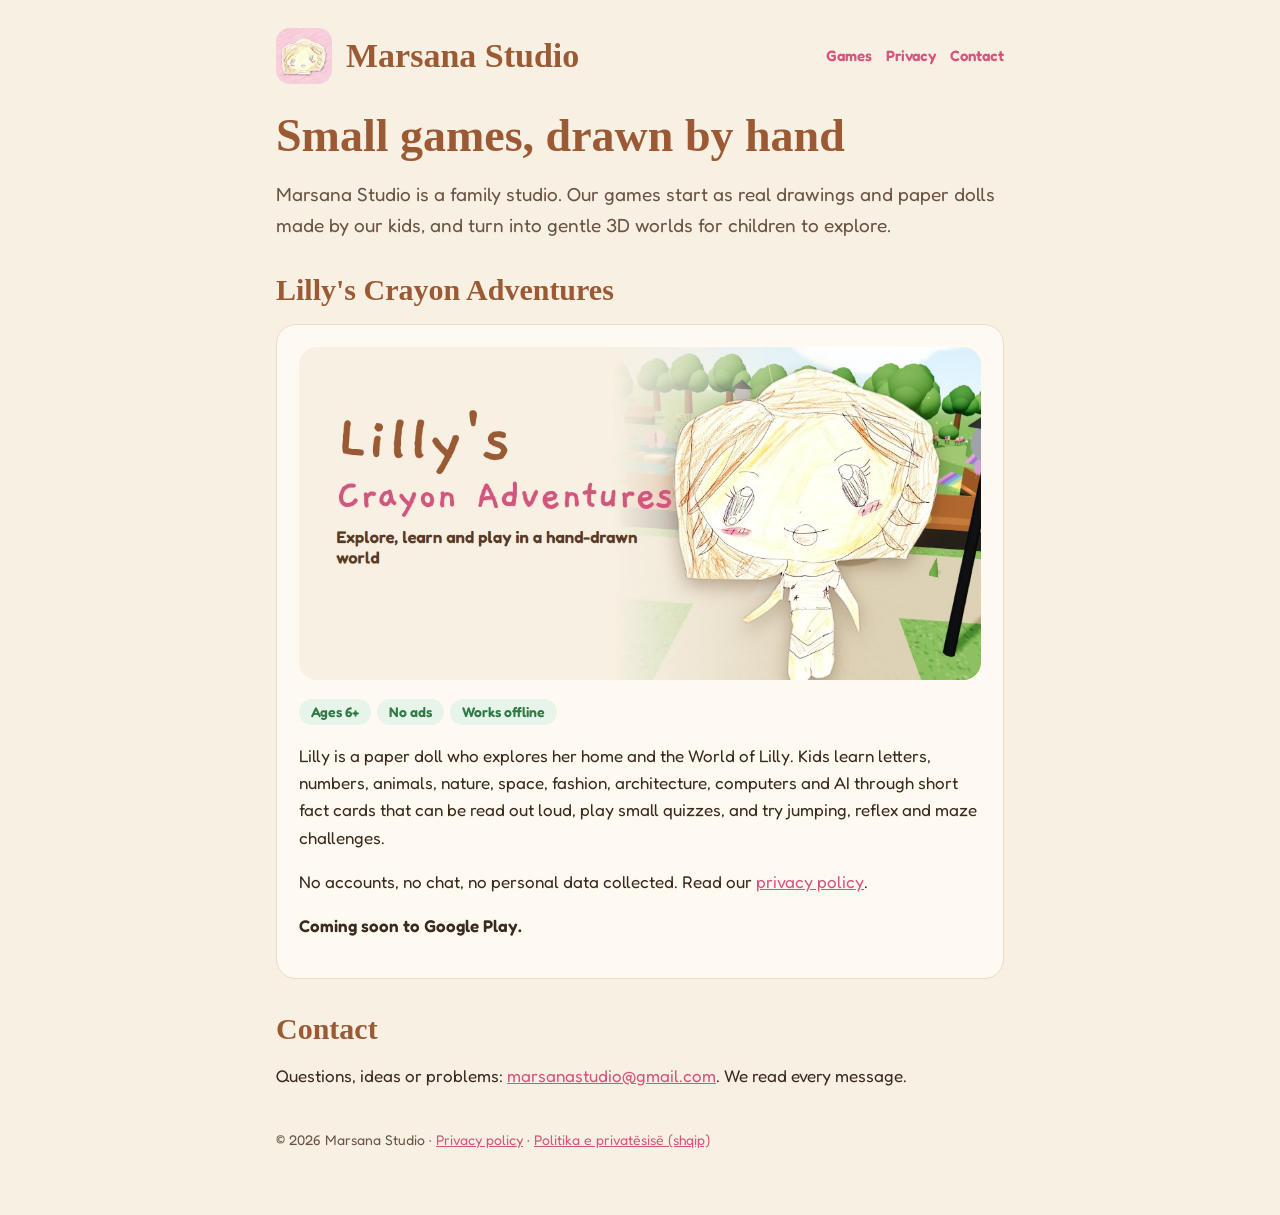
==== index.html @ 83d77f75 "Marsana Studio website and privacy policy Co-Authored-By: Claude Opus 5.5 <noreply@anthropic.com> Cl" ====
<!doctype html>
<html lang="en">
<head>
<meta charset="utf-8">
<meta name="viewport" content="width=device-width, initial-scale=1">
<title>Marsana Studio</title>
<meta name="description" content="Marsana Studio makes gentle, hand-drawn games for children.">
<link rel="icon" href="icon.png">
<link rel="stylesheet" href="style.css">
</head>
<body>
<div class="wrap">
  <header><img src="icon.png" alt=""><span class="name">Marsana Studio</span>
    <nav><a href="#games">Games</a><a href="privacy.html">Privacy</a><a href="#contact">Contact</a></nav></header>

  <h1>Small games, drawn by hand</h1>
  <p class="lead">Marsana Studio is a family studio. Our games start as real drawings and paper dolls made by our kids, and turn into gentle 3D worlds for children to explore.</p>

  <h2 id="games">Lilly's Crayon Adventures</h2>
  <div class="card">
    <img class="banner" src="banner.jpg" alt="Lilly, a hand-drawn paper doll, in a colourful 3D park">
    <p><span class="tag">Ages 6+</span><span class="tag">No ads</span><span class="tag">Works offline</span></p>
    <p>Lilly is a paper doll who explores her home and the World of Lilly. Kids learn letters, numbers, animals, nature, space, fashion, architecture, computers and AI through short fact cards that can be read out loud, play small quizzes, and try jumping, reflex and maze challenges.</p>
    <p>No accounts, no chat, no personal data collected. Read our <a href="privacy.html">privacy policy</a>.</p>
    <p><b>Coming soon to Google Play.</b></p>
  </div>

  <h2 id="contact">Contact</h2>
  <p>Questions, ideas or problems: <a href="mailto:marsanastudio@gmail.com">marsanastudio@gmail.com</a>. We read every message.</p>

  <footer>© 2026 Marsana Studio · <a href="privacy.html">Privacy policy</a> · <a href="privacy.html#sq">Politika e privatësisë (shqip)</a></footer>
</div>
</body>
</html>
---- style.css ----
@font-face{font-family:Gaegu;font-weight:700;font-display:swap;src:url(gaegu-latin-700-normal.woff2) format("woff2")}
@font-face{font-family:Fredoka;font-weight:400;font-display:swap;src:url(fredoka-latin-400-normal.woff2) format("woff2")}
@font-face{font-family:Fredoka;font-weight:600;font-display:swap;src:url(fredoka-latin-600-normal.woff2) format("woff2")}
:root{--paper:#f7f0e3;--card:#fffaf1;--ink:#3b2a1e;--soft:#6b5444;--brown:#9b5a34;--pink:#d6557e;--line:#e8dcc6}
*{box-sizing:border-box}
html{-webkit-text-size-adjust:100%}
body{margin:0;background:var(--paper);color:var(--ink);font:400 17px/1.6 Fredoka,system-ui,sans-serif}
a{color:var(--pink)}
.wrap{max-width:760px;margin:0 auto;padding:28px 16px 64px}
header{display:flex;align-items:center;gap:14px;margin-bottom:28px}
header img{width:56px;height:56px;border-radius:14px}
header .name{font:700 34px/1 Gaegu,cursive;color:var(--brown)}
header nav{margin-left:auto;display:flex;gap:14px;font-weight:600;font-size:15px}
header nav a{text-decoration:none}
h1,h2{font-family:Gaegu,cursive;color:var(--brown);line-height:1.05}
h1{font-size:46px;margin:0 0 10px}
h2{font-size:30px;margin:34px 0 6px}
.card{background:var(--card);border:1px solid var(--line);border-radius:20px;padding:22px;margin:18px 0}
.banner{width:100%;height:auto;border-radius:18px;display:block}
.lead{font-size:19px;color:var(--soft)}
.tag{display:inline-block;background:#e7f4ea;color:#2f7a45;border-radius:999px;padding:2px 12px;font-weight:600;font-size:14px;margin-right:6px}
.lang{display:flex;gap:10px;margin:8px 0 18px}
.lang a{background:var(--card);border:1px solid var(--line);border-radius:999px;padding:4px 14px;text-decoration:none;font-weight:600}
ul{padding-left:22px}
li{margin:4px 0}
footer{margin-top:40px;color:var(--soft);font-size:14px}
@media (max-width:520px){header nav{display:none} h1{font-size:38px}}
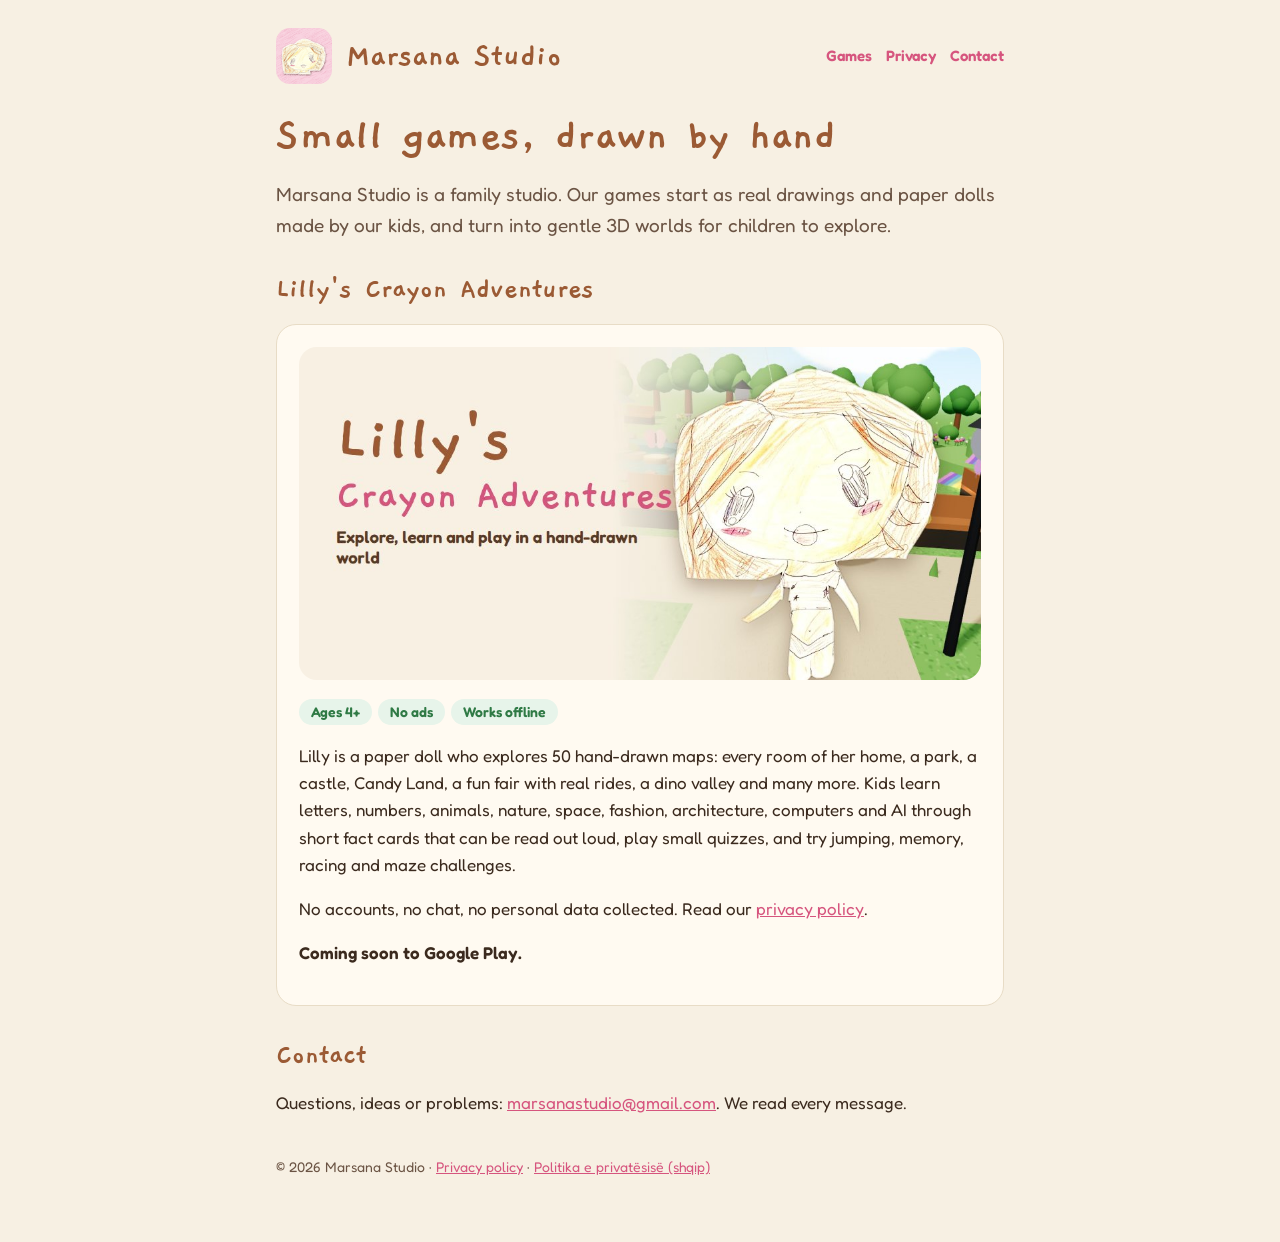
==== commit 35b23908: "Ages 4+, 50 maps in the game description Co-Authored-By: Claude Opus 5.5 <noreply@anthropic.com> Cla" ====
--- a/index.html
+++ b/index.html
@@ -19,8 +19,8 @@
   <h2 id="games">Lilly's Crayon Adventures</h2>
   <div class="card">
     <img class="banner" src="banner.jpg" alt="Lilly, a hand-drawn paper doll, in a colourful 3D park">
-    <p><span class="tag">Ages 6+</span><span class="tag">No ads</span><span class="tag">Works offline</span></p>
-    <p>Lilly is a paper doll who explores her home and the World of Lilly. Kids learn letters, numbers, animals, nature, space, fashion, architecture, computers and AI through short fact cards that can be read out loud, play small quizzes, and try jumping, reflex and maze challenges.</p>
+    <p><span class="tag">Ages 4+</span><span class="tag">No ads</span><span class="tag">Works offline</span></p>
+    <p>Lilly is a paper doll who explores 50 hand-drawn maps: every room of her home, a park, a castle, Candy Land, a fun fair with real rides, a dino valley and many more. Kids learn letters, numbers, animals, nature, space, fashion, architecture, computers and AI through short fact cards that can be read out loud, play small quizzes, and try jumping, memory, racing and maze challenges.</p>
     <p>No accounts, no chat, no personal data collected. Read our <a href="privacy.html">privacy policy</a>.</p>
     <p><b>Coming soon to Google Play.</b></p>
   </div>
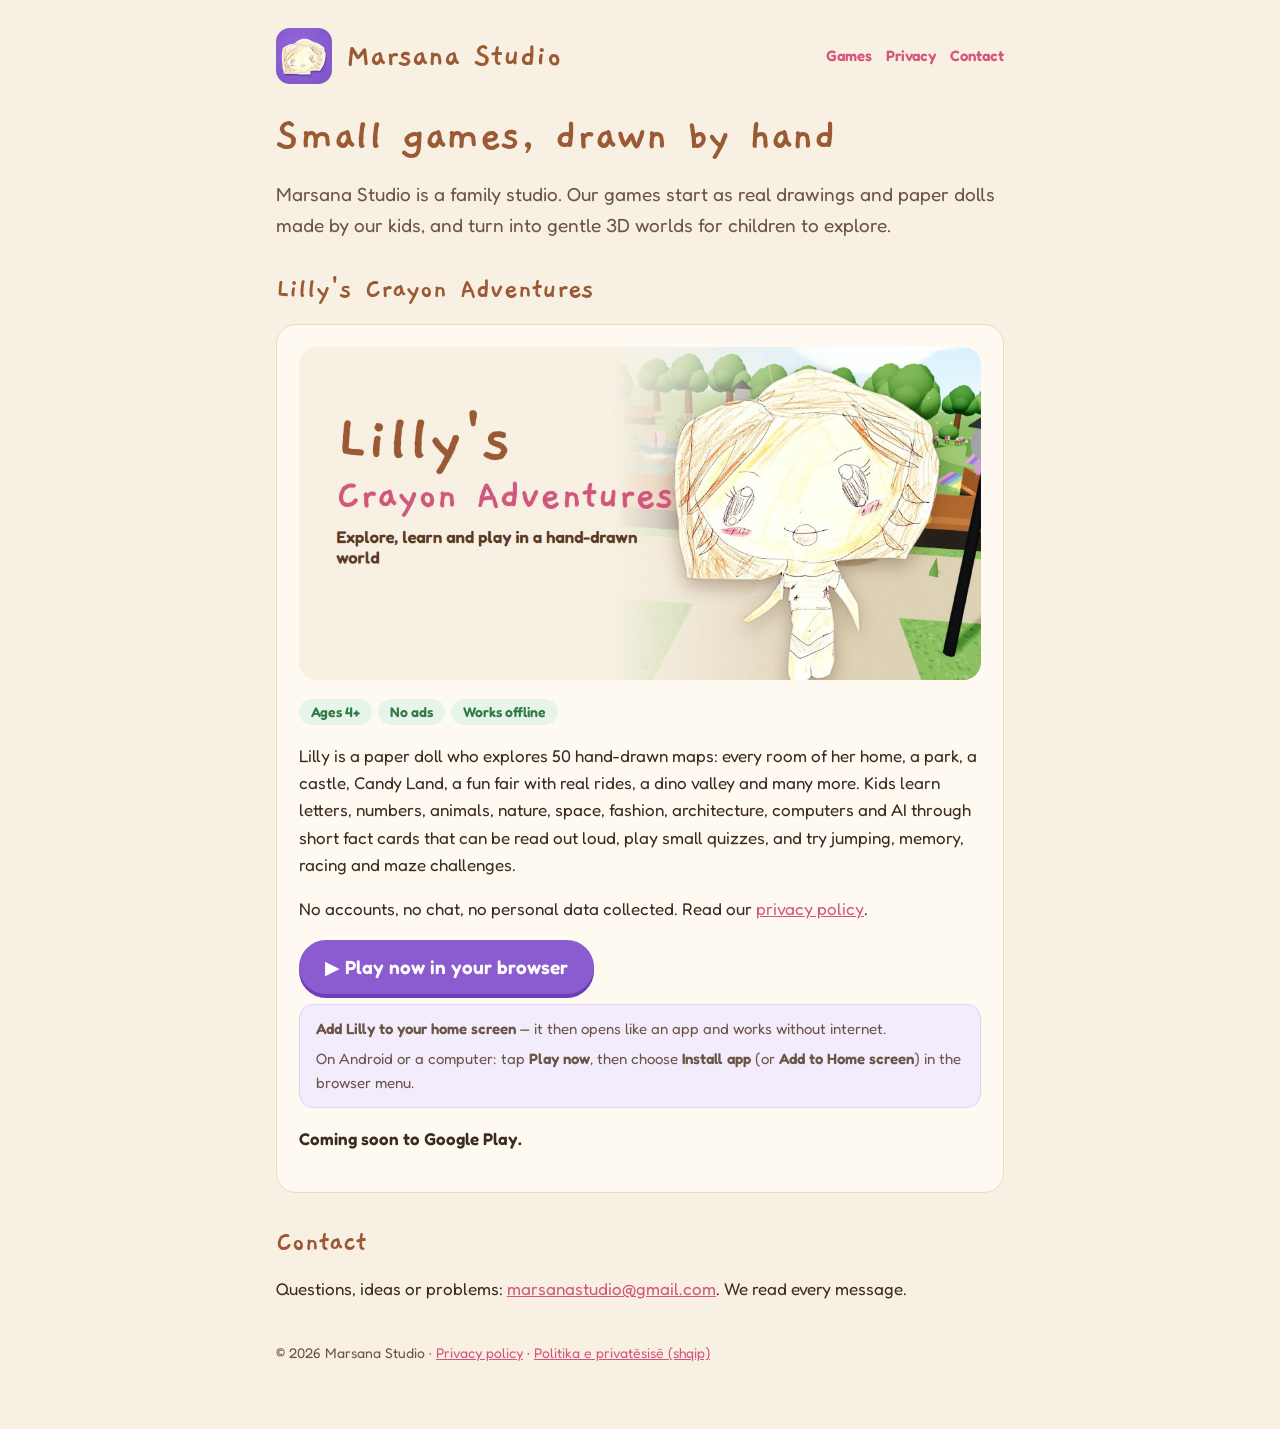
==== commit b67a986b: "Play Lilly in the browser and install it as an app (works offline) Co-Authored-By: Claude Opus 5.5 <" ====
--- a/index.html
+++ b/index.html
@@ -22,6 +22,12 @@
     <p><span class="tag">Ages 4+</span><span class="tag">No ads</span><span class="tag">Works offline</span></p>
     <p>Lilly is a paper doll who explores 50 hand-drawn maps: every room of her home, a park, a castle, Candy Land, a fun fair with real rides, a dino valley and many more. Kids learn letters, numbers, animals, nature, space, fashion, architecture, computers and AI through short fact cards that can be read out loud, play small quizzes, and try jumping, memory, racing and maze challenges.</p>
     <p>No accounts, no chat, no personal data collected. Read our <a href="privacy.html">privacy policy</a>.</p>
+    <p class="playrow"><a class="playbtn" href="play/">▶ Play now in your browser</a></p>
+    <div class="install" id="install">
+      <b>Add Lilly to your home screen</b> — it then opens like an app and works without internet.
+      <p id="ins-ios" hidden>On iPhone or iPad: open this page in <b>Safari</b>, tap <b>Play now</b>, then the <b>Share</b> button <span aria-hidden="true">⬆︎</span> and <b>Add to Home Screen</b>.</p>
+      <p id="ins-other">On Android or a computer: tap <b>Play now</b>, then choose <b>Install app</b> (or <b>Add to Home screen</b>) in the browser menu.</p>
+    </div>
     <p><b>Coming soon to Google Play.</b></p>
   </div>
 
@@ -30,5 +36,9 @@
 
   <footer>© 2026 Marsana Studio · <a href="privacy.html">Privacy policy</a> · <a href="privacy.html#sq">Politika e privatësisë (shqip)</a></footer>
 </div>
+<script>
+if (/iPhone|iPad|iPod/.test(navigator.userAgent) || (navigator.platform === 'MacIntel' && navigator.maxTouchPoints > 1)) {
+  document.getElementById('ins-ios').hidden = false; document.getElementById('ins-other').hidden = true; }
+</script>
 </body>
 </html>
--- a/style.css
+++ b/style.css
@@ -25,3 +25,8 @@
 li{margin:4px 0}
 footer{margin-top:40px;color:var(--soft);font-size:14px}
 @media (max-width:520px){header nav{display:none} h1{font-size:38px}}
+.playrow{margin:18px 0 10px}
+.playbtn{display:inline-block;background:#8a5cd0;color:#fff;font-weight:600;font-size:19px;text-decoration:none;border-radius:999px;padding:12px 26px;box-shadow:0 4px 0 #6a3fb8}
+.playbtn:active{transform:translateY(2px);box-shadow:0 2px 0 #6a3fb8}
+.install{background:#f3ecfd;border:1px solid #e1d3f7;border-radius:14px;padding:12px 16px;font-size:15px;color:var(--soft)}
+.install p{margin:6px 0 0}
